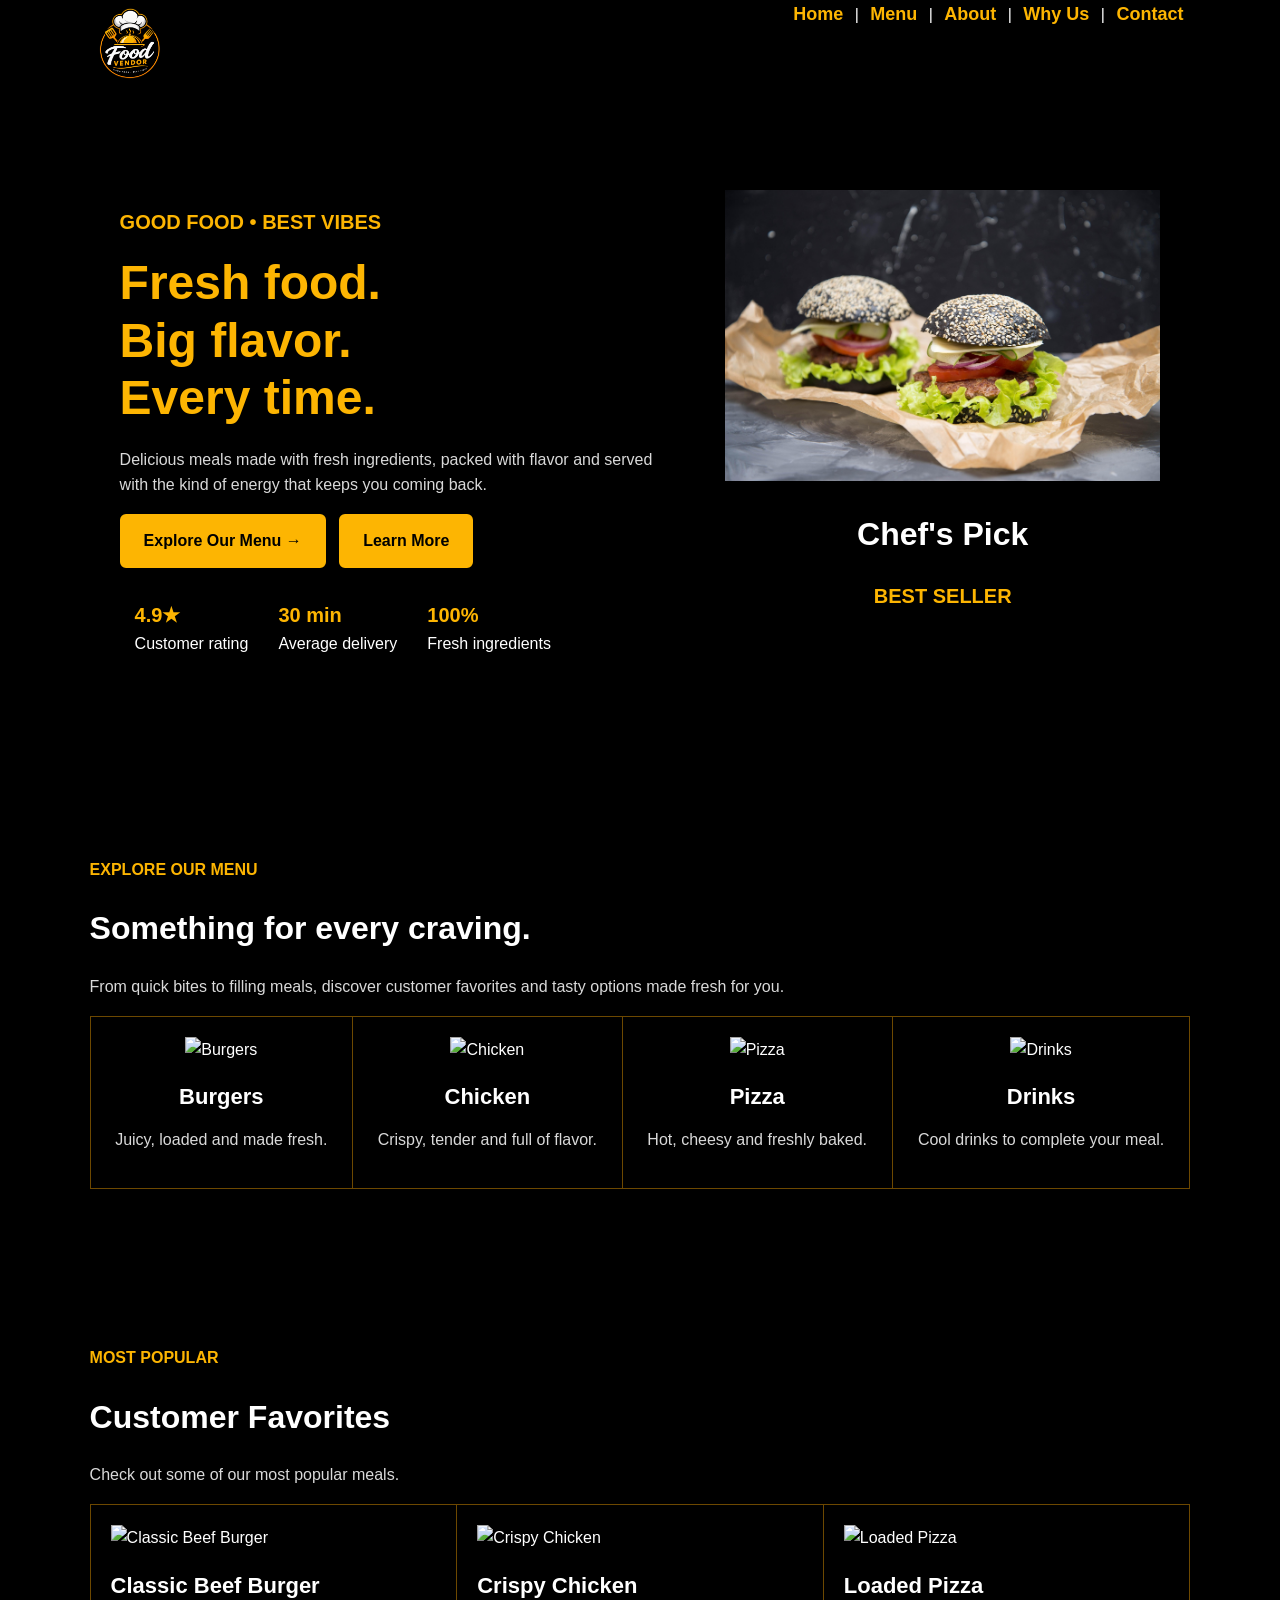
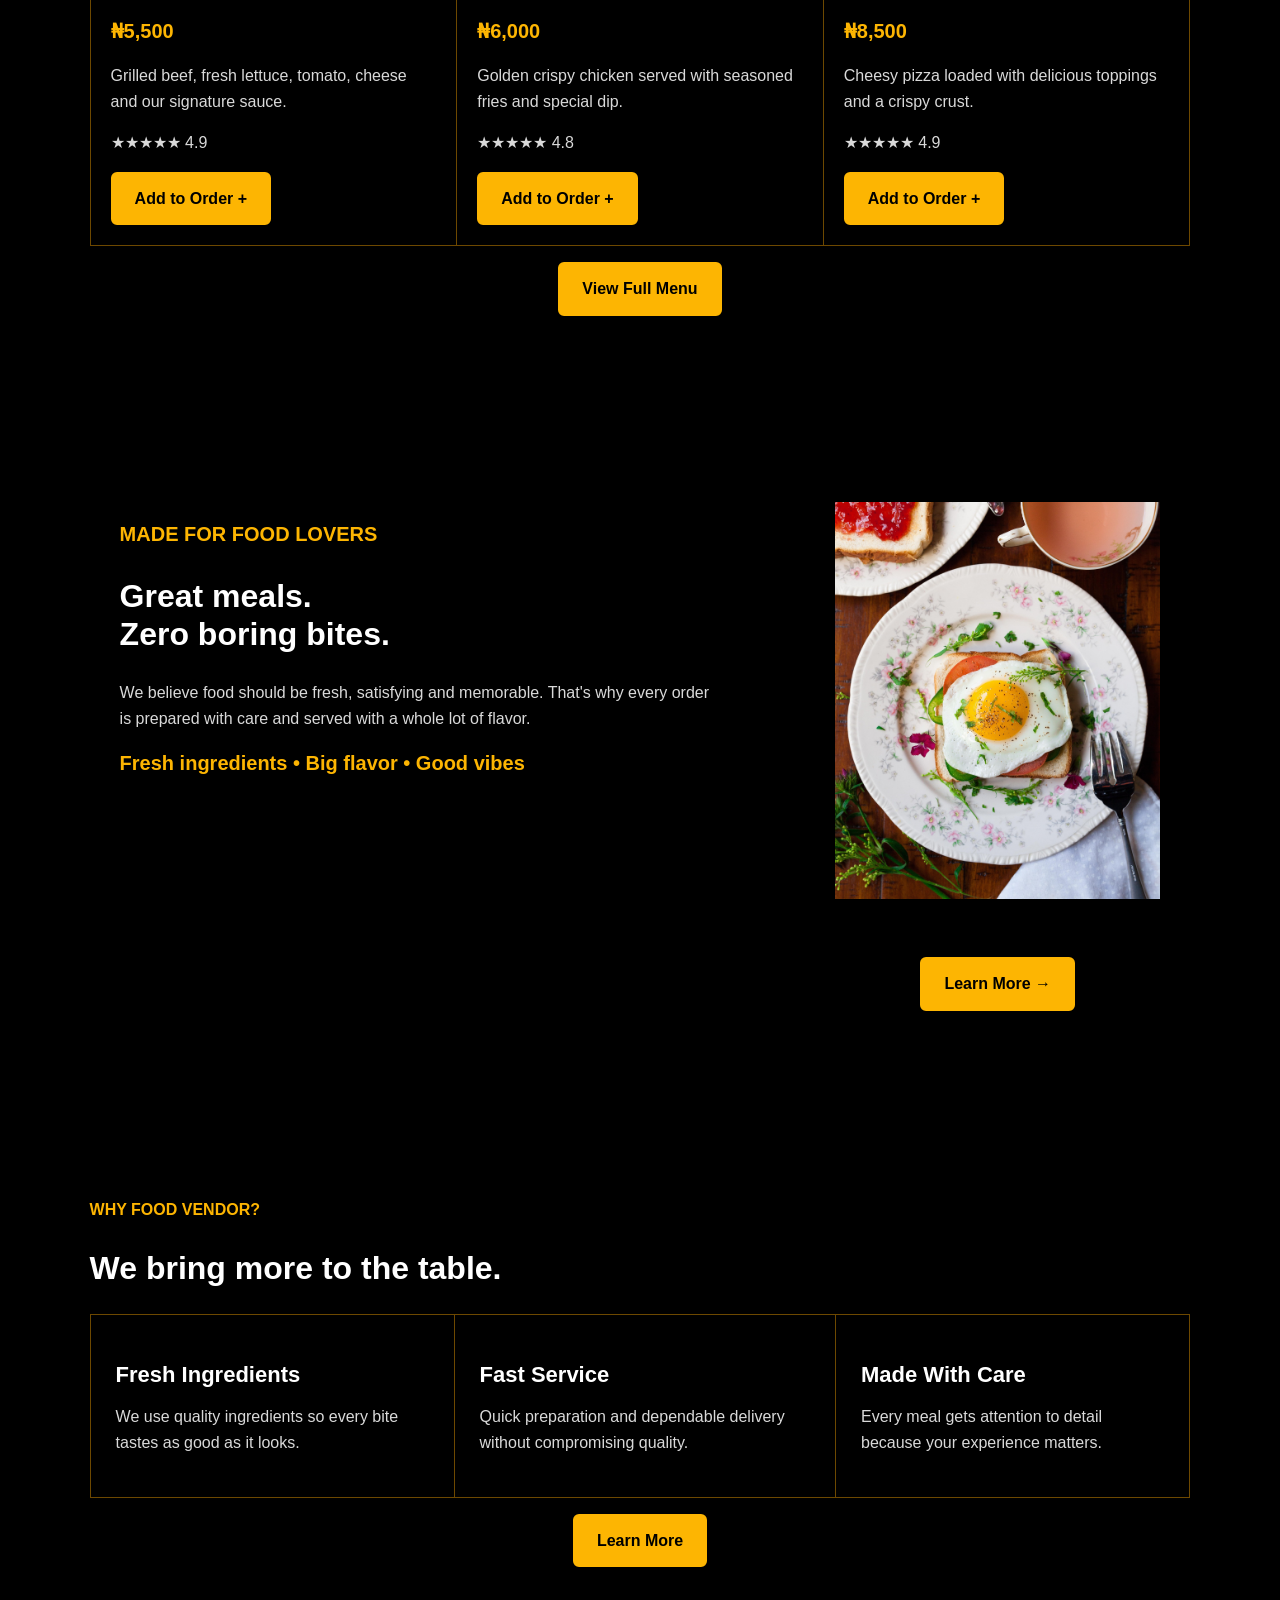
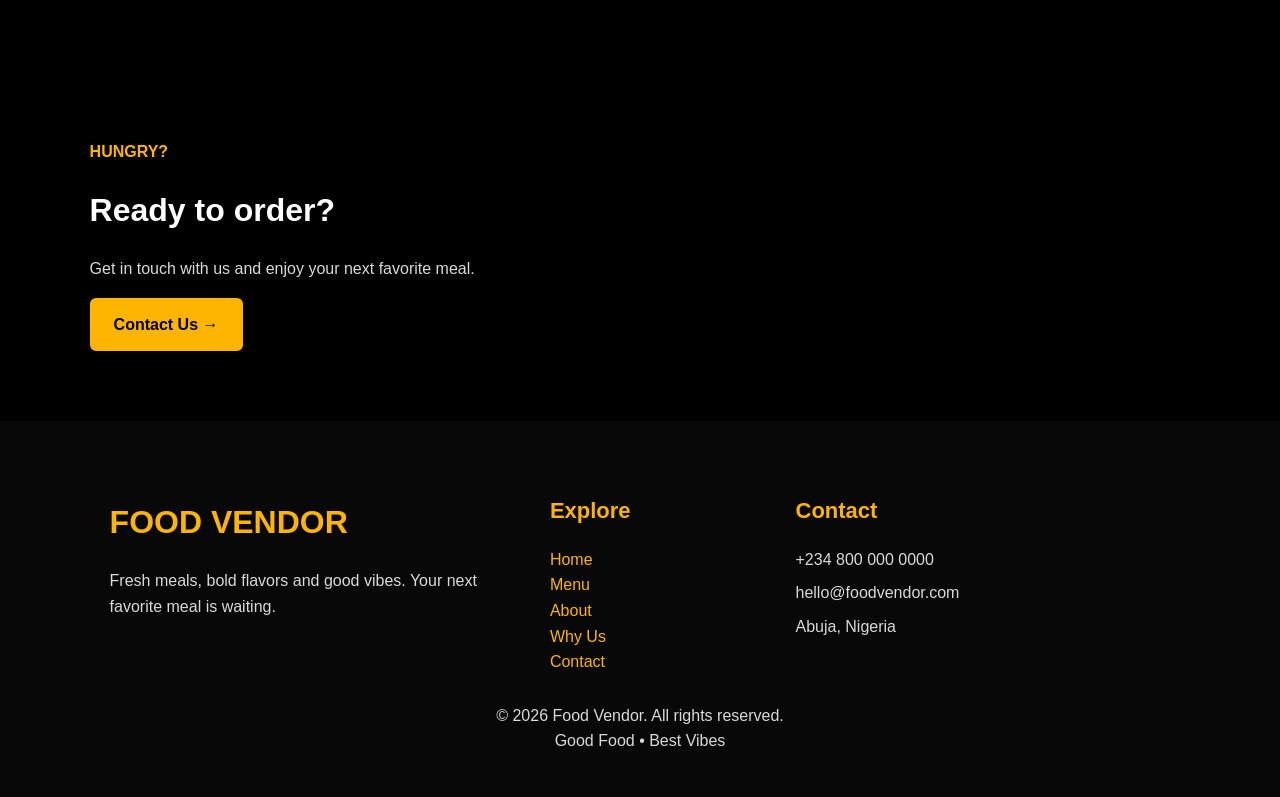
==== index.html @ f1375ac8 "Add files via upload" ====
<!DOCTYPE html>
<html lang="en">
<head>
    <meta charset="UTF-8">
    <meta name="viewport" content="width=device-width, initial-scale=1.0">

    <title>Food Vendor | Good Food, Best Vibes</title>

    <link rel="stylesheet" href="food_vendor.css">
</head>

<body>

<header>
    <table width="100%">
        <tr>
<td>
    <img src="images/logo.png" alt="Food Vendor Logo" class="site-logo">
</td>

            <td align="right">
                <nav>
                    <a href="index.html">Home</a> |
                    <a href="menu.html">Menu</a> |
                    <a href="about.html">About</a> |
                    <a href="why-us.html">Why Us</a> |
                    <a href="contact.html">Contact</a>
                </nav>
            </td>
        </tr>
    </table>

    <hr>
</header>


<main>

    <!-- HERO SECTION -->
    <section class="hero-section">

        <table width="100%" cellpadding="30">

            <tr>

                <td width="55%" valign="middle">

                    <p>
                        <strong>GOOD FOOD • BEST VIBES</strong>
                    </p>

                    <h1>
                        Fresh food.<br>
                        Big flavor.<br>
                        Every time.
                    </h1>

                    <p>
                        Delicious meals made with fresh ingredients,
                        packed with flavor and served with the kind of
                        energy that keeps you coming back.
                    </p>

                    <p>
                        <a href="menu.html">
                            <button>Explore Our Menu →</button>
                        </a>

                        &nbsp;

                        <a href="about.html">
                            <button>Learn More</button>
                        </a>
                    </p>

                    <table cellpadding="15">

                        <tr>

                            <td>
                                <strong>4.9★</strong><br>
                                Customer rating
                            </td>

                            <td>
                                <strong>30 min</strong><br>
                                Average delivery
                            </td>

                            <td>
                                <strong>100%</strong><br>
                                Fresh ingredients
                            </td>

                        </tr>

                    </table>

                </td>


                <td width="45%" align="center">

                    <div class="hero-image">
                        <img
                            src="images/hero-food.jpg"
                            alt="Delicious Food"
                            width="100%"
                        >
                    </div>

                    <h2>Chef's Pick</h2>

                    <p>
                        <strong>BEST SELLER</strong>
                    </p>

                </td>

            </tr>

        </table>

    </section>


    <hr>


    <!-- CATEGORIES -->
    <section>

        <p>
            <strong>EXPLORE OUR MENU</strong>
        </p>

        <h2>Something for every craving.</h2>

        <p>
            From quick bites to filling meals, discover customer
            favorites and tasty options made fresh for you.
        </p>

        <table width="100%" border="1" cellpadding="20">

            <tr>

                <td align="center" class="category-card">

                    <img
                        src="images/burgers.jpg"
                        alt="Burgers"
                        width="100%"
                    >

                    <h3>Burgers</h3>

                    <p>
                        Juicy, loaded and made fresh.
                    </p>

                </td>


                <td align="center" class="category-card">

                    <img
                        src="images/chicken.jpg"
                        alt="Chicken"
                        width="100%"
                    >

                    <h3>Chicken</h3>

                    <p>
                        Crispy, tender and full of flavor.
                    </p>

                </td>


                <td align="center" class="category-card">

                    <img
                        src="images/pizza.jpg"
                        alt="Pizza"
                        width="100%"
                    >

                    <h3>Pizza</h3>

                    <p>
                        Hot, cheesy and freshly baked.
                    </p>

                </td>


                <td align="center" class="category-card">

                    <img
                        src="images/drinks.jpg"
                        alt="Drinks"
                        width="100%"
                    >

                    <h3>Drinks</h3>

                    <p>
                        Cool drinks to complete your meal.
                    </p>

                </td>

            </tr>

        </table>

    </section>


    <hr>


    <!-- CUSTOMER FAVORITES -->
    <section>

        <p>
            <strong>MOST POPULAR</strong>
        </p>

        <h2>Customer Favorites</h2>

        <p>
            Check out some of our most popular meals.
        </p>

        <table width="100%" border="1" cellpadding="20">

            <tr>

                <td width="33%" valign="top" class="food-card">

                    <img
                        src="images/burgers.jpg"
                        alt="Classic Beef Burger"
                        width="100%"
                    >

                    <h3>Classic Beef Burger</h3>

                    <p>
                        <strong>₦5,500</strong>
                    </p>

                    <p>
                        Grilled beef, fresh lettuce, tomato,
                        cheese and our signature sauce.
                    </p>

                    <p>★★★★★ 4.9</p>

                    <a href="contact.html">
                        <button>Add to Order +</button>
                    </a>

                </td>


                <td width="33%" valign="top" class="food-card">

                    <img
                        src="images/chicken.jpg"
                        alt="Crispy Chicken"
                        width="100%"
                    >

                    <h3>Crispy Chicken</h3>

                    <p>
                        <strong>₦6,000</strong>
                    </p>

                    <p>
                        Golden crispy chicken served with
                        seasoned fries and special dip.
                    </p>

                    <p>★★★★★ 4.8</p>

                    <a href="contact.html">
                        <button>Add to Order +</button>
                    </a>

                </td>


                <td width="33%" valign="top" class="food-card">

                    <img
                        src="images/pizza.jpg"
                        alt="Loaded Pizza"
                        width="100%"
                    >

                    <h3>Loaded Pizza</h3>

                    <p>
                        <strong>₦8,500</strong>
                    </p>

                    <p>
                        Cheesy pizza loaded with delicious
                        toppings and a crispy crust.
                    </p>

                    <p>★★★★★ 4.9</p>

                    <a href="contact.html">
                        <button>Add to Order +</button>
                    </a>

                </td>

            </tr>

        </table>

        <p align="center">
            <a href="menu.html">
                <button>View Full Menu</button>
            </a>
        </p>

    </section>


    <hr>


    <!-- ABOUT PREVIEW -->
    <section>

        <table width="100%" cellpadding="30">

            <tr>

                <td width="65%" valign="middle">

                    <p>
                        <strong>MADE FOR FOOD LOVERS</strong>
                    </p>

                    <h2>
                        Great meals.<br>
                        Zero boring bites.
                    </h2>

                    <p>
                        We believe food should be fresh, satisfying
                        and memorable. That's why every order is
                        prepared with care and served with a whole
                        lot of flavor.
                    </p>

                    <p>
                        <strong>
                            Fresh ingredients • Big flavor • Good vibes
                        </strong>
                    </p>

                </td>


                <td width="35%" align="center">

                    <div class="about-image">

                        <img
                            src="images/chef.jpg"
                            alt="Chef preparing fresh food"
                            width="100%"
                        >

                    </div>

                    <br><br>

                    <a href="about.html">
                        <button>Learn More →</button>
                    </a>

                </td>

            </tr>

        </table>

    </section>


    <hr>


    <!-- WHY US PREVIEW -->
    <section>

        <p>
            <strong>WHY FOOD VENDOR?</strong>
        </p>

        <h2>We bring more to the table.</h2>

        <table width="100%" border="1" cellpadding="25">

            <tr>

                <td class="feature-card">

                    <h3>Fresh Ingredients</h3>

                    <p>
                        We use quality ingredients so every
                        bite tastes as good as it looks.
                    </p>

                </td>


                <td class="feature-card">

                    <h3>Fast Service</h3>

                    <p>
                        Quick preparation and dependable delivery
                        without compromising quality.
                    </p>

                </td>


                <td class="feature-card">

                    <h3>Made With Care</h3>

                    <p>
                        Every meal gets attention to detail
                        because your experience matters.
                    </p>

                </td>

            </tr>

        </table>

        <p align="center">
            <a href="why-us.html">
                <button>Learn More</button>
            </a>
        </p>

    </section>


    <hr>


    <!-- CONTACT PREVIEW -->
    <section class="order-section">

        <p>
            <strong>HUNGRY?</strong>
        </p>

        <h2>Ready to order?</h2>

        <p>
            Get in touch with us and enjoy your next favorite meal.
        </p>

        <a href="contact.html">
            <button>Contact Us →</button>
        </a>

    </section>

</main>


<footer>

    <hr>

    <table width="100%" cellpadding="20">

        <tr>

            <td width="40%" valign="top">

                <h2>FOOD VENDOR</h2>

                <p>
                    Fresh meals, bold flavors and good vibes.
                    Your next favorite meal is waiting.
                </p>

            </td>


            <td valign="top">

                <h3>Explore</h3>

                <a href="index.html">Home</a><br>
                <a href="menu.html">Menu</a><br>
                <a href="about.html">About</a><br>
                <a href="why-us.html">Why Us</a><br>
                <a href="contact.html">Contact</a>

            </td>


            <td valign="top">

                <h3>Contact</h3>

                <p>+234 800 000 0000</p>
                <p>hello@foodvendor.com</p>
                <p>Abuja, Nigeria</p>

            </td>

        </tr>

    </table>

    <hr>

    <p align="center">
        © 2026 Food Vendor. All rights reserved.
        <br>
        Good Food • Best Vibes
    </p>

</footer>

</body>
</html>
---- food_vendor.css ----
/* ================================
   FOOD VENDOR - MAIN STYLESHEET
   Applies to all pages
   ================================ */

* {
    box-sizing: border-box;
}

html {
    scroll-behavior: smooth;
}

body {
    margin: 0;
    background-color: #000000;
    color: #FFFFFF;
    font-family: Arial, Helvetica, sans-serif;
    line-height: 1.6;
}

/* ---------- General ---------- */

a {
    color: #FDB502;
    text-decoration: none;
}

a:hover {
    color: #F59E00;
}

button,
input,
textarea,
select {
    font: inherit;
}

button {
    background-color: #FDB502;
    color: #000000;
    border: 2px solid #FDB502;
    padding: 12px 22px;
    border-radius: 6px;
    font-weight: bold;
    cursor: pointer;
}

button:hover {
    background-color: #F59E00;
    border-color: #F59E00;
}

section {
    padding: 70px 7%;
}

h1,
h2,
h3 {
    color: #FFFFFF;
    line-height: 1.2;
}

h1 {
    font-size: 48px;
}

h2 {
    font-size: 32px;
}

h3 {
    font-size: 22px;
}

p {
    color: #D9D9D9;
}

strong {
    color: #FDB502;
}

/* ---------- Header ---------- */

header {
    background-color: #000000;
    padding: 5px 7%;
    position: sticky;
    top: 0;
    z-index: 1000;
    border: none;
    box-shadow: none;
}

header table {
    width: 100%;
    border-collapse: collapse;
    border: none;
}

header tr,
header td {
    border: none;
}

header td {
    padding: 0;
}

header h2 {
    margin: 0;
    color: #FDB502;
}

/* ---------- Logo ---------- */

.site-logo {
    width: 80px;
    height: auto;
    display: block;
}

/* ---------- Navigation ---------- */

nav {
    white-space: nowrap;
    line-height: 1;
    border: none;
}

nav a {
    margin: 0 7px;
    font-weight: bold;
    font-size: 18px;
    border: none;
}

nav a:hover {
    color: #FFFFFF;
}

/* ---------- Tables / Cards ---------- */

table {
    border-collapse: collapse;
}

table[border="1"] {
    border: 1px solid #6D4800;
}

table[border="1"] td {
    border: 1px solid #6D4800;
}

td {
    vertical-align: top;
}

/* ---------- Hero ---------- */

main > section:first-child {
    min-height: 500px;
}

main > section:first-child h1 {
    margin-top: 15px;
    margin-bottom: 20px;
}

main > section:first-child p {
    max-width: 700px;
}

main > section:first-child td:last-child h1 {
    font-size: 120px;
    margin: 0;
}

/* ---------- Menu ---------- */

section table td h1 {
    color: #FDB502;
}

section table td h3 {
    margin-bottom: 8px;
}

section table td strong {
    font-size: 20px;
}

section table td p {
    max-width: 600px;
}

/* ---------- Forms ---------- */

form {
    background-color: #111111;
    border: 1px solid #6D4800;
    padding: 30px;
    border-radius: 10px;
}

input,
textarea,
select {
    width: 100%;
    max-width: 500px;
    background-color: #000000;
    color: #FFFFFF;
    border: 1px solid #6D4800;
    padding: 12px;
    border-radius: 5px;
    outline: none;
}

input:focus,
textarea:focus,
select:focus {
    border-color: #FDB502;
}

textarea {
    resize: vertical;
}

/* ---------- Footer ---------- */

footer {
    background-color: #080808;
    padding: 35px 7%;
}

footer table {
    width: 100%;
}

footer h2 {
    color: #FDB502;
}

footer h3 {
    color: #FDB502;
}

footer p {
    margin: 8px 0;
}

/* ---------- Tablet ---------- */

@media (max-width: 800px) {

    header {
        padding: 5px 4%;
        border: none;
        box-shadow: none;
    }

    header table,
    header tbody,
    header tr,
    header td {
        display: block;
        width: 100%;
        text-align: center;
        border: none;
    }

    header td:last-child {
        margin-top: 5px;
    }

    .site-logo {
        width: 70px;
        margin: 0 auto;
    }

    nav {
        white-space: normal;
        line-height: 1.5;
        border: none;
    }

    nav a {
        font-size: 16px;
        margin: 0 5px;
    }

    section {
        padding: 45px 5%;
        overflow-x: auto;
    }

    h1 {
        font-size: 38px;
    }

    h2 {
        font-size: 27px;
    }

    section table {
        min-width: 650px;
    }

    main > section:first-child table {
        min-width: 0;
    }

    main > section:first-child table,
    main > section:first-child tbody,
    main > section:first-child tr,
    main > section:first-child td {
        display: block;
        width: 100%;
    }

    main > section:first-child td:last-child {
        text-align: center;
        padding-top: 30px;
    }

    main > section:first-child td:last-child h1 {
        font-size: 90px;
    }

    footer table {
        min-width: 0;
    }

    footer td {
        display: block;
        width: 100% !important;
        padding: 15px 0;
    }
}

/* ---------- Small Phones ---------- */

@media (max-width: 500px) {

    header {
        padding: 4px 3%;
        border: none;
        box-shadow: none;
    }

    .site-logo {
        width: 60px;
    }

    section {
        padding: 35px 4%;
    }

    h1 {
        font-size: 32px;
    }

    h2 {
        font-size: 24px;
    }

    nav a {
        display: inline-block;
        margin: 2px 4px;
        font-size: 15px;
    }

    button {
        padding: 10px 16px;
    }

    form {
        padding: 20px;
    }
}

/* ---------- Remove Horizontal Lines ---------- */

hr {
    display: none;
}
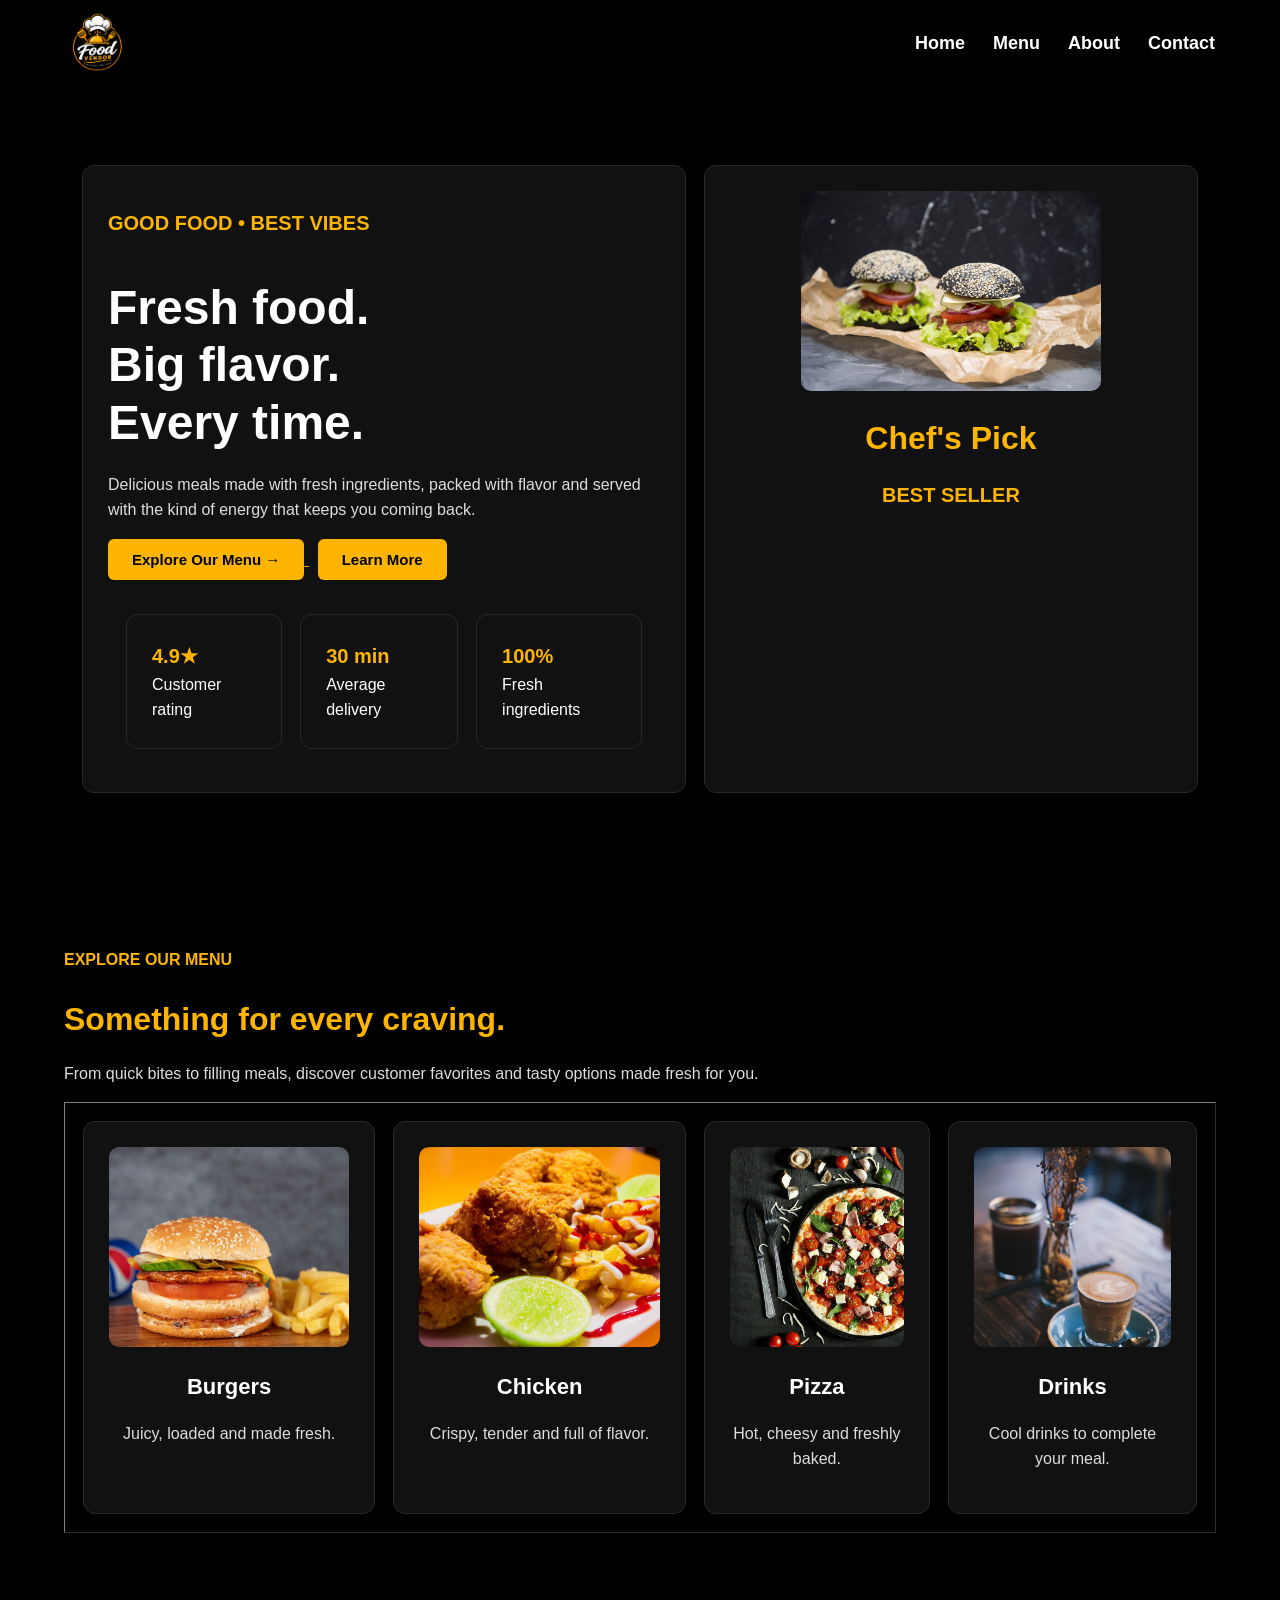
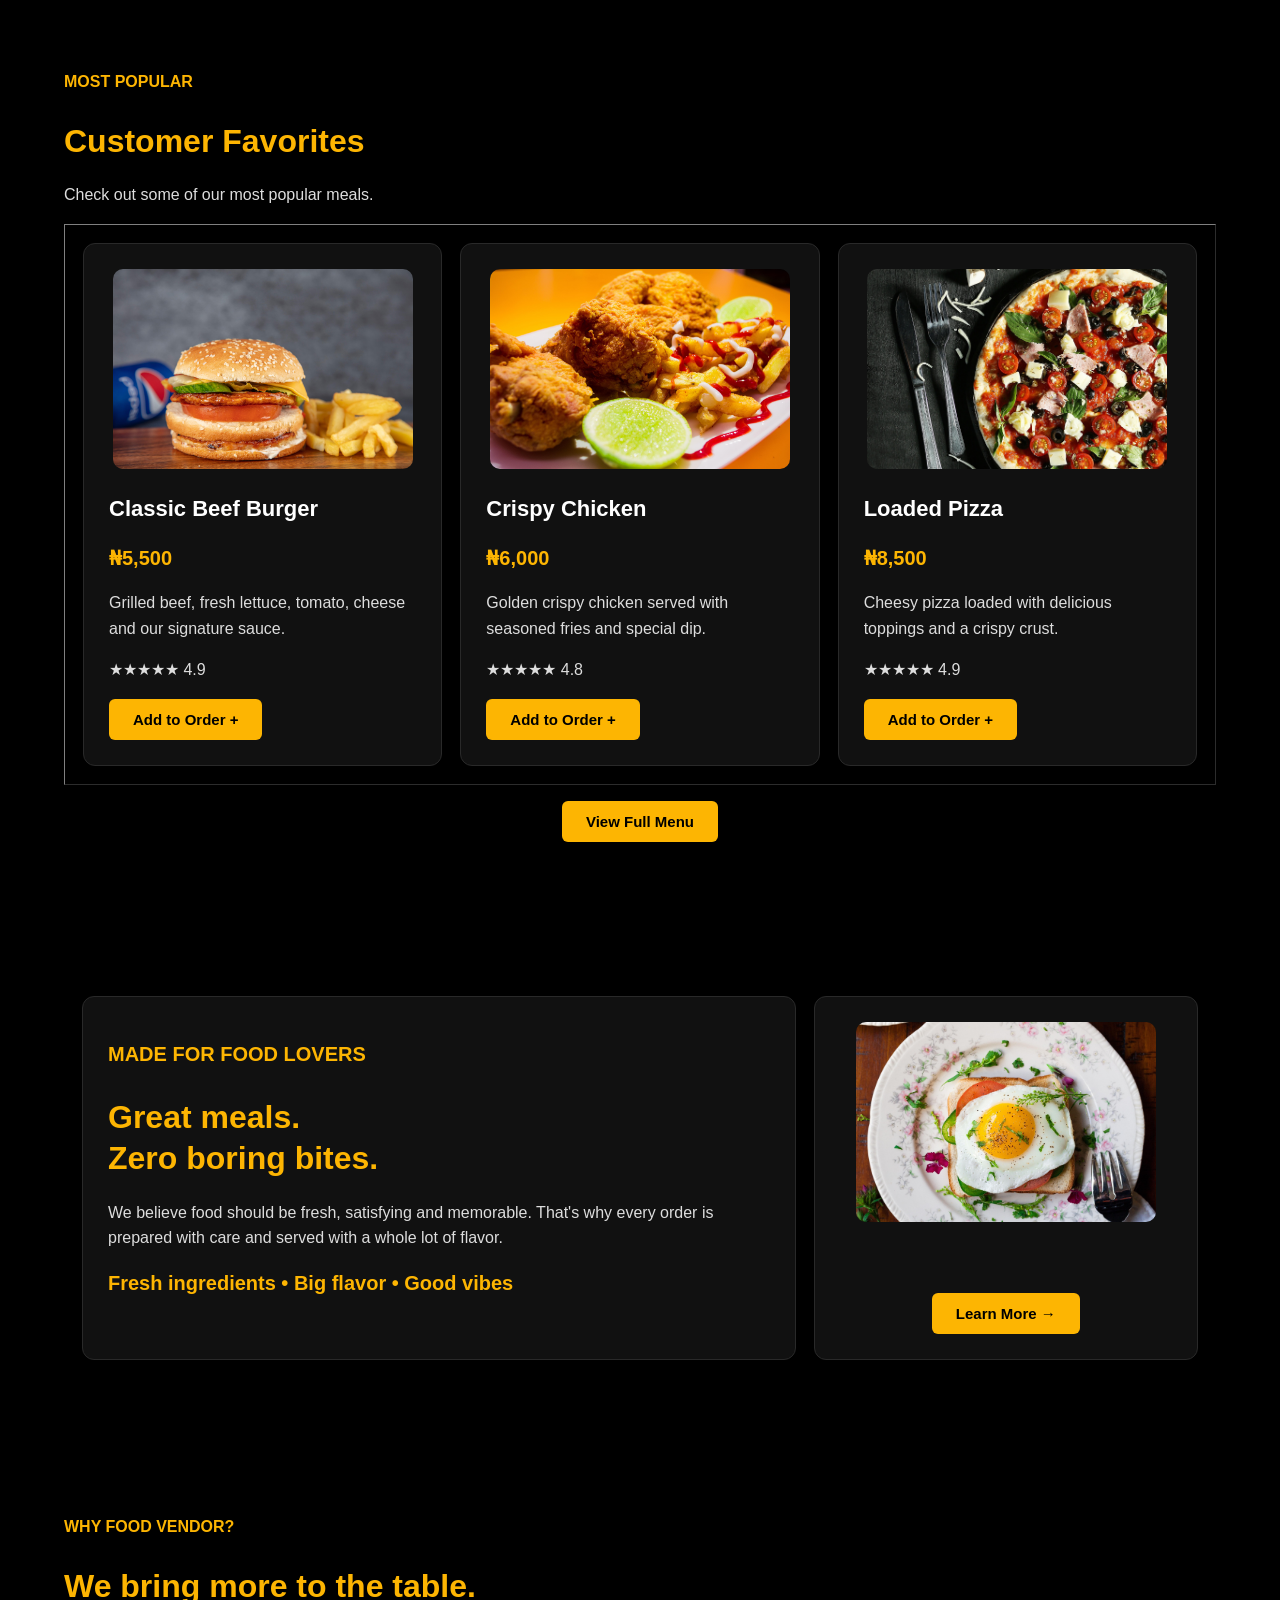
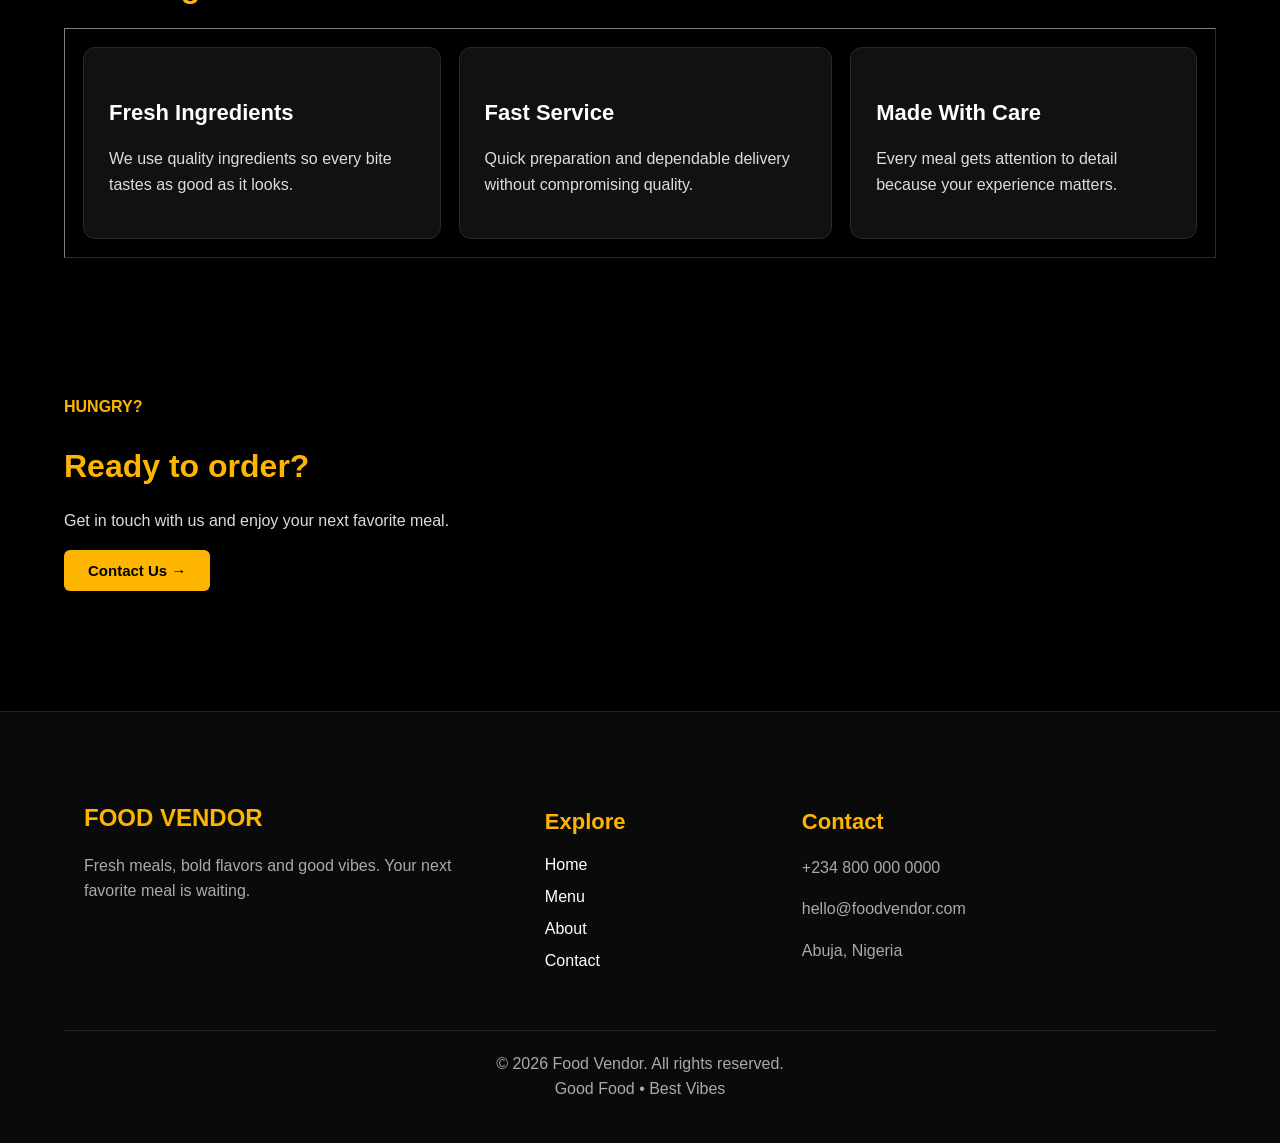
==== commit 0b9efc8b: "Update index.html" ====
--- a/index.html
+++ b/index.html
@@ -1,5 +1,6 @@
 <!DOCTYPE html>
 <html lang="en">
+
 <head>
     <meta charset="UTF-8">
     <meta name="viewport" content="width=device-width, initial-scale=1.0">
@@ -12,25 +13,32 @@
 <body>
 
 <header>
+
     <table width="100%">
+
         <tr>
-<td>
-    <img src="images/logo.png" alt="Food Vendor Logo" class="site-logo">
-</td>
+
+            <td>
+                <img src="images/logo.png"
+                     alt="Food Vendor Logo"
+                     class="site-logo">
+            </td>
 
             <td align="right">
+
                 <nav>
-                    <a href="index.html">Home</a> |
-                    <a href="menu.html">Menu</a> |
-                    <a href="about.html">About</a> |
-                    <a href="why-us.html">Why Us</a> |
+                    <a href="index.html">Home</a>
+                    <a href="menu.html">Menu</a>
+                    <a href="about.html">About</a>
                     <a href="contact.html">Contact</a>
                 </nav>
+
             </td>
+
         </tr>
+
     </table>
 
-    <hr>
 </header>
 
 
@@ -62,6 +70,7 @@
                     </p>
 
                     <p>
+
                         <a href="menu.html">
                             <button>Explore Our Menu →</button>
                         </a>
@@ -71,7 +80,9 @@
                         <a href="about.html">
                             <button>Learn More</button>
                         </a>
-                    </p>
+
+                    </p>
+
 
                     <table cellpadding="15">
 
@@ -102,11 +113,13 @@
                 <td width="45%" align="center">
 
                     <div class="hero-image">
+
                         <img
                             src="images/hero-food.jpg"
                             alt="Delicious Food"
                             width="100%"
                         >
+
                     </div>
 
                     <h2>Chef's Pick</h2>
@@ -122,9 +135,6 @@
         </table>
 
     </section>
-
-
-    <hr>
 
 
     <!-- CATEGORIES -->
@@ -141,6 +151,7 @@
             favorites and tasty options made fresh for you.
         </p>
 
+
         <table width="100%" border="1" cellpadding="20">
 
             <tr>
@@ -148,7 +159,7 @@
                 <td align="center" class="category-card">
 
                     <img
-                        src="images/burgers.jpg"
+                        src="images/Burgers.jpg"
                         alt="Burgers"
                         width="100%"
                     >
@@ -165,7 +176,7 @@
                 <td align="center" class="category-card">
 
                     <img
-                        src="images/chicken.jpg"
+                        src="images/Chicken.jpg"
                         alt="Chicken"
                         width="100%"
                     >
@@ -182,7 +193,7 @@
                 <td align="center" class="category-card">
 
                     <img
-                        src="images/pizza.jpg"
+                        src="images/Pizza.jpg"
                         alt="Pizza"
                         width="100%"
                     >
@@ -199,7 +210,7 @@
                 <td align="center" class="category-card">
 
                     <img
-                        src="images/drinks.jpg"
+                        src="images/Drinks.jpg"
                         alt="Drinks"
                         width="100%"
                     >
@@ -217,9 +228,6 @@
         </table>
 
     </section>
-
-
-    <hr>
 
 
     <!-- CUSTOMER FAVORITES -->
@@ -235,6 +243,7 @@
             Check out some of our most popular meals.
         </p>
 
+
         <table width="100%" border="1" cellpadding="20">
 
             <tr>
@@ -242,7 +251,7 @@
                 <td width="33%" valign="top" class="food-card">
 
                     <img
-                        src="images/burgers.jpg"
+                        src="images/Burgers.jpg"
                         alt="Classic Beef Burger"
                         width="100%"
                     >
@@ -270,7 +279,7 @@
                 <td width="33%" valign="top" class="food-card">
 
                     <img
-                        src="images/chicken.jpg"
+                        src="images/Chicken.jpg"
                         alt="Crispy Chicken"
                         width="100%"
                     >
@@ -298,7 +307,7 @@
                 <td width="33%" valign="top" class="food-card">
 
                     <img
-                        src="images/pizza.jpg"
+                        src="images/Pizza.jpg"
                         alt="Loaded Pizza"
                         width="100%"
                     >
@@ -326,16 +335,16 @@
 
         </table>
 
+
         <p align="center">
+
             <a href="menu.html">
                 <button>View Full Menu</button>
             </a>
+
         </p>
 
     </section>
-
-
-    <hr>
 
 
     <!-- ABOUT PREVIEW -->
@@ -399,9 +408,6 @@
     </section>
 
 
-    <hr>
-
-
     <!-- WHY US PREVIEW -->
     <section>
 
@@ -411,6 +417,7 @@
 
         <h2>We bring more to the table.</h2>
 
+
         <table width="100%" border="1" cellpadding="25">
 
             <tr>
@@ -454,16 +461,7 @@
 
         </table>
 
-        <p align="center">
-            <a href="why-us.html">
-                <button>Learn More</button>
-            </a>
-        </p>
-
     </section>
-
-
-    <hr>
 
 
     <!-- CONTACT PREVIEW -->
@@ -489,8 +487,6 @@
 
 
 <footer>
-
-    <hr>
 
     <table width="100%" cellpadding="20">
 
@@ -515,7 +511,6 @@
                 <a href="index.html">Home</a><br>
                 <a href="menu.html">Menu</a><br>
                 <a href="about.html">About</a><br>
-                <a href="why-us.html">Why Us</a><br>
                 <a href="contact.html">Contact</a>
 
             </td>
@@ -535,7 +530,6 @@
 
     </table>
 
-    <hr>
 
     <p align="center">
         © 2026 Food Vendor. All rights reserved.
@@ -546,4 +540,5 @@
 </footer>
 
 </body>
-</html>+
+</html>
--- a/food_vendor.css
+++ b/food_vendor.css
@@ -1,7 +1,6 @@
-/* ================================
+/* =========================================
    FOOD VENDOR - MAIN STYLESHEET
-   Applies to all pages
-   ================================ */
+   ========================================= */
 
 * {
     box-sizing: border-box;
@@ -13,255 +12,365 @@
 
 body {
     margin: 0;
-    background-color: #000000;
-    color: #FFFFFF;
+    padding: 0;
+    background: #000000;
+    color: #ffffff;
     font-family: Arial, Helvetica, sans-serif;
     line-height: 1.6;
 }
 
-/* ---------- General ---------- */
-
-a {
-    color: #FDB502;
+/* =========================================
+   HEADER
+   ========================================= */
+
+header {
+    width: 100%;
+    padding: 10px 5%;
+    background: #000000;
+}
+
+header table {
+    width: 100%;
+    border-collapse: collapse;
+}
+
+.site-logo {
+    width: 65px;
+    height: auto;
+    display: block;
+}
+
+nav {
+    display: flex;
+    justify-content: flex-end;
+    align-items: center;
+    gap: 28px;
+}
+
+nav a {
+    color: #ffffff;
     text-decoration: none;
-}
-
-a:hover {
-    color: #F59E00;
-}
-
-button,
-input,
-textarea,
-select {
-    font: inherit;
-}
+    font-size: 18px;
+    font-weight: bold;
+    transition: color 0.3s ease;
+}
+
+nav a:hover {
+    color: #FDB502;
+}
+
+/* =========================================
+   MAIN
+   ========================================= */
+
+main {
+    width: 90%;
+    max-width: 1200px;
+    margin: 0 auto;
+}
+
+section {
+    padding: 60px 0;
+}
+
+/* =========================================
+   HEADINGS
+   ========================================= */
+
+h1 {
+    font-size: 48px;
+    line-height: 1.2;
+    margin-bottom: 20px;
+    color: #ffffff;
+}
+
+h2 {
+    font-size: 32px;
+    line-height: 1.3;
+    margin-bottom: 20px;
+    color: #FDB502;
+}
+
+h3 {
+    font-size: 22px;
+    margin-bottom: 10px;
+    color: #ffffff;
+}
+
+p {
+    font-size: 16px;
+    color: #dddddd;
+}
+
+strong {
+    color: #FDB502;
+}
+
+/* =========================================
+   IMAGES
+   ========================================= */
+
+img {
+    max-width: 100%;
+    border-radius: 10px;
+}
+
+/* =========================================
+   MENU / CONTENT TABLES
+   ========================================= */
+
+section table {
+    width: 100%;
+    border-collapse: separate;
+    border-spacing: 18px;
+}
+
+section table td {
+    background: #111111;
+    border: 1px solid #292929;
+    border-radius: 12px;
+    padding: 25px;
+    vertical-align: top;
+}
+
+section table td:hover {
+    border-color: #FDB502;
+}
+
+/* =========================================
+   FOOD IMAGES
+   ========================================= */
+
+section table td img {
+    display: block;
+    width: 100%;
+    max-width: 300px;
+    height: 200px;
+    object-fit: cover;
+    margin: 0 auto 20px;
+}
+
+/* =========================================
+   PRICES
+   ========================================= */
+
+section table td strong {
+    font-size: 20px;
+    color: #FDB502;
+}
+
+/* =========================================
+   BUTTONS
+   ========================================= */
 
 button {
-    background-color: #FDB502;
+    background: #FDB502;
     color: #000000;
-    border: 2px solid #FDB502;
-    padding: 12px 22px;
+    border: none;
+    padding: 12px 24px;
     border-radius: 6px;
+    font-size: 15px;
     font-weight: bold;
     cursor: pointer;
+    transition: background 0.3s ease, transform 0.2s ease;
 }
 
 button:hover {
-    background-color: #F59E00;
-    border-color: #F59E00;
-}
-
-section {
-    padding: 70px 7%;
-}
-
-h1,
-h2,
-h3 {
-    color: #FFFFFF;
-    line-height: 1.2;
-}
-
-h1 {
-    font-size: 48px;
-}
-
-h2 {
-    font-size: 32px;
-}
-
-h3 {
-    font-size: 22px;
-}
-
-p {
-    color: #D9D9D9;
-}
-
-strong {
-    color: #FDB502;
-}
-
-/* ---------- Header ---------- */
-
-header {
-    background-color: #000000;
-    padding: 5px 7%;
-    position: sticky;
-    top: 0;
-    z-index: 1000;
+    background: #F59E00;
+    transform: translateY(-2px);
+}
+
+a {
+    color: #FDB502;
+}
+
+button a {
+    color: #000000;
+}
+
+/* =========================================
+   CONTACT PAGE
+   ========================================= */
+
+form {
+    width: 100%;
+    max-width: 600px;
+}
+
+form p {
+    margin-bottom: 22px;
+}
+
+form label {
+    display: inline-block;
+    margin-bottom: 6px;
+    color: #ffffff;
+}
+
+form input,
+form textarea {
+    display: block;
+    width: 100%;
+    max-width: 100%;
+    padding: 14px 16px;
+    margin: 0;
+    background: #111111;
+    color: #ffffff;
+    border: 1px solid #444444;
+    border-radius: 6px;
+    font-family: Arial, Helvetica, sans-serif;
+    font-size: 16px;
+}
+
+form input::placeholder,
+form textarea::placeholder {
+    color: #888888;
+}
+
+form input:focus,
+form textarea:focus {
+    outline: none;
+    border-color: #FDB502;
+    box-shadow: 0 0 0 2px rgba(253, 181, 2, 0.15);
+}
+
+form textarea {
+    min-height: 180px;
+    resize: vertical;
+}
+
+form button {
+    margin-top: 5px;
+}
+
+/* =========================================
+   CONTACT INFORMATION
+   ========================================= */
+
+.contact-info h3 {
+    color: #FDB502;
+}
+
+.contact-info p {
+    margin-top: 5px;
+}
+
+/* =========================================
+   CENTERED CTA SECTIONS
+   ========================================= */
+
+section[align="center"] {
+    text-align: center;
+    padding: 70px 20px;
+}
+
+section[align="center"] h2 {
+    font-size: 36px;
+}
+
+/* =========================================
+   FOOTER
+   ========================================= */
+
+footer {
+    margin-top: 60px;
+    padding: 50px 5% 25px;
+    background: #0a0a0a;
+    border-top: 1px solid #222222;
+}
+
+footer table {
+    width: 100%;
+    border-collapse: collapse;
+}
+
+footer table td {
+    background: transparent;
     border: none;
-    box-shadow: none;
-}
-
-header table {
-    width: 100%;
-    border-collapse: collapse;
-    border: none;
-}
-
-header tr,
-header td {
-    border: none;
-}
-
-header td {
-    padding: 0;
-}
-
-header h2 {
-    margin: 0;
-    color: #FDB502;
-}
-
-/* ---------- Logo ---------- */
-
-.site-logo {
-    width: 80px;
-    height: auto;
-    display: block;
-}
-
-/* ---------- Navigation ---------- */
-
-nav {
-    white-space: nowrap;
-    line-height: 1;
-    border: none;
-}
-
-nav a {
-    margin: 0 7px;
-    font-weight: bold;
-    font-size: 18px;
-    border: none;
-}
-
-nav a:hover {
-    color: #FFFFFF;
-}
-
-/* ---------- Tables / Cards ---------- */
-
-table {
-    border-collapse: collapse;
-}
-
-table[border="1"] {
-    border: 1px solid #6D4800;
-}
-
-table[border="1"] td {
-    border: 1px solid #6D4800;
-}
-
-td {
-    vertical-align: top;
-}
-
-/* ---------- Hero ---------- */
-
-main > section:first-child {
-    min-height: 500px;
-}
-
-main > section:first-child h1 {
-    margin-top: 15px;
-    margin-bottom: 20px;
-}
-
-main > section:first-child p {
-    max-width: 700px;
-}
-
-main > section:first-child td:last-child h1 {
-    font-size: 120px;
-    margin: 0;
-}
-
-/* ---------- Menu ---------- */
-
-section table td h1 {
-    color: #FDB502;
-}
-
-section table td h3 {
-    margin-bottom: 8px;
-}
-
-section table td strong {
-    font-size: 20px;
-}
-
-section table td p {
-    max-width: 600px;
-}
-
-/* ---------- Forms ---------- */
-
-form {
-    background-color: #111111;
-    border: 1px solid #6D4800;
-    padding: 30px;
-    border-radius: 10px;
-}
-
-input,
-textarea,
-select {
-    width: 100%;
-    max-width: 500px;
-    background-color: #000000;
-    color: #FFFFFF;
-    border: 1px solid #6D4800;
-    padding: 12px;
-    border-radius: 5px;
-    outline: none;
-}
-
-input:focus,
-textarea:focus,
-select:focus {
-    border-color: #FDB502;
-}
-
-textarea {
-    resize: vertical;
-}
-
-/* ---------- Footer ---------- */
-
-footer {
-    background-color: #080808;
-    padding: 35px 7%;
-}
-
-footer table {
-    width: 100%;
+    padding: 20px;
+}
+
+footer table td:hover {
+    border-color: transparent;
 }
 
 footer h2 {
     color: #FDB502;
+    font-size: 24px;
 }
 
 footer h3 {
     color: #FDB502;
 }
 
+footer a {
+    color: #ffffff;
+    text-decoration: none;
+    line-height: 2;
+}
+
+footer a:hover {
+    color: #FDB502;
+}
+
 footer p {
-    margin: 8px 0;
-}
-
-/* ---------- Tablet ---------- */
-
-@media (max-width: 800px) {
+    color: #aaaaaa;
+}
+
+footer > p {
+    margin-top: 30px;
+    padding-top: 20px;
+    border-top: 1px solid #222222;
+}
+
+/* =========================================
+   REMOVE HORIZONTAL LINES
+   ========================================= */
+
+hr {
+    display: none;
+}
+
+/* =========================================
+   TABLET
+   ========================================= */
+
+@media (max-width: 900px) {
 
     header {
-        padding: 5px 4%;
-        border: none;
-        box-shadow: none;
-    }
+        padding: 10px 4%;
+    }
+
+    .site-logo {
+        width: 60px;
+    }
+
+    nav {
+        gap: 18px;
+    }
+
+    nav a {
+        font-size: 16px;
+    }
+
+    h1 {
+        font-size: 40px;
+    }
+
+    h2 {
+        font-size: 28px;
+    }
+
+    section table td {
+        padding: 20px;
+    }
+}
+
+/* =========================================
+   MOBILE
+   ========================================= */
+
+@media (max-width: 700px) {
 
     header table,
     header tbody,
@@ -270,121 +379,119 @@
         display: block;
         width: 100%;
         text-align: center;
-        border: none;
-    }
-
-    header td:last-child {
-        margin-top: 5px;
     }
 
     .site-logo {
-        width: 70px;
-        margin: 0 auto;
+        width: 55px;
+        margin: 0 auto 15px;
     }
 
     nav {
-        white-space: normal;
-        line-height: 1.5;
-        border: none;
+        justify-content: center;
+        flex-wrap: wrap;
+        gap: 15px;
     }
 
     nav a {
-        font-size: 16px;
-        margin: 0 5px;
+        font-size: 15px;
+    }
+
+    main {
+        width: 94%;
     }
 
     section {
-        padding: 45px 5%;
-        overflow-x: auto;
+        padding: 40px 0;
     }
 
     h1 {
-        font-size: 38px;
+        font-size: 34px;
     }
 
     h2 {
-        font-size: 27px;
+        font-size: 26px;
     }
 
     section table {
-        min-width: 650px;
-    }
-
-    main > section:first-child table {
-        min-width: 0;
-    }
-
-    main > section:first-child table,
-    main > section:first-child tbody,
-    main > section:first-child tr,
-    main > section:first-child td {
+        display: block;
+        border-spacing: 0;
+    }
+
+    section table tbody,
+    section table tr {
         display: block;
         width: 100%;
     }
 
-    main > section:first-child td:last-child {
-        text-align: center;
-        padding-top: 30px;
-    }
-
-    main > section:first-child td:last-child h1 {
-        font-size: 90px;
-    }
-
-    footer table {
-        min-width: 0;
-    }
-
+    section table td {
+        display: block;
+        width: 100% !important;
+        margin-bottom: 20px;
+    }
+
+    section table td img {
+        max-width: 100%;
+        height: 220px;
+    }
+
+    form {
+        max-width: 100%;
+    }
+
+    form input,
+    form textarea {
+        width: 100%;
+    }
+
+    footer table,
+    footer tbody,
+    footer tr,
     footer td {
         display: block;
-        width: 100% !important;
+        width: 100%;
+    }
+
+    footer table td {
         padding: 15px 0;
     }
 }
 
-/* ---------- Small Phones ---------- */
-
-@media (max-width: 500px) {
-
-    header {
-        padding: 4px 3%;
-        border: none;
-        box-shadow: none;
-    }
+/* =========================================
+   SMALL PHONES
+   ========================================= */
+
+@media (max-width: 450px) {
 
     .site-logo {
-        width: 60px;
-    }
-
-    section {
-        padding: 35px 4%;
+        width: 50px;
+    }
+
+    nav {
+        gap: 12px;
+    }
+
+    nav a {
+        font-size: 14px;
     }
 
     h1 {
-        font-size: 32px;
+        font-size: 30px;
     }
 
     h2 {
         font-size: 24px;
     }
 
-    nav a {
-        display: inline-block;
-        margin: 2px 4px;
+    h3 {
+        font-size: 20px;
+    }
+
+    p {
         font-size: 15px;
     }
 
     button {
-        padding: 10px 16px;
-    }
-
-    form {
-        padding: 20px;
-    }
-}
-
-/* ---------- Remove Horizontal Lines ---------- */
-
-hr {
-    display: none;
-}+        width: 100%;
+        max-width: 220px;
+    }
+}
